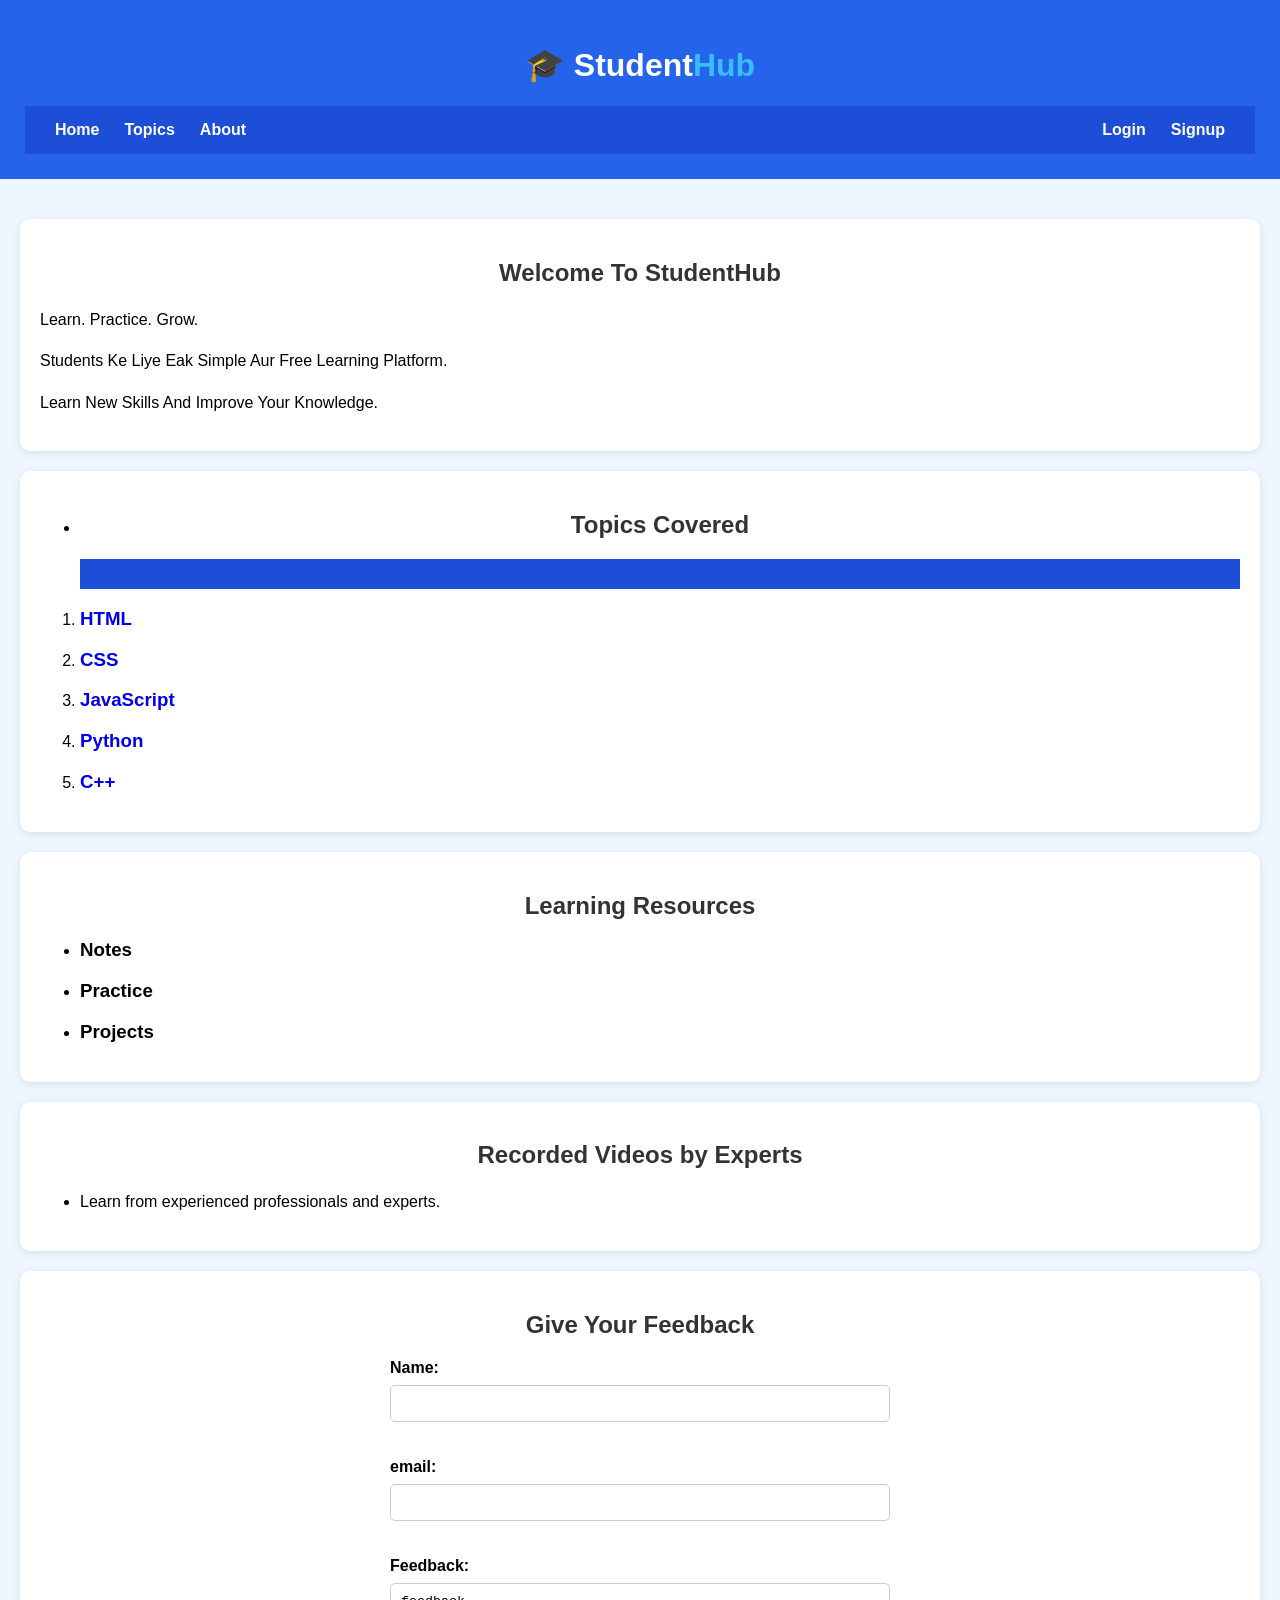
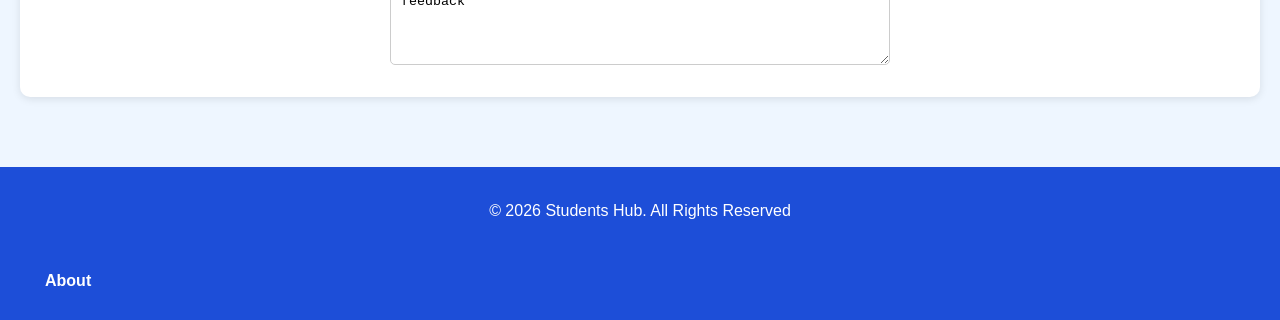
==== index.html @ 955c32c3 "Add files via upload" ====
<!DOCTYPE html>
<html lang="en">
<head>
    <meta charset="UTF-8">
    <meta name="viewport" content="width=device-width, initial-scale=1.0">
    <title>Student Learning Website</title>
</head>
<body>
    <header>
<h1>🎓 <span>Student</span><span>Hub</span></h1>
<nav>
    <div class="nav-links">
        <a href="home.html">Home</a>
        <a href="topics.html">Topics</a>
        <a href="about.html">About</a>
    </div>

    <div class="auth-links">
        <a href="login.html">Login</a>
        <a href="signup.html">Signup</a>
    </div>
</nav>
    </header>
    <main>
        <section>
            <h2>Welcome To StudentHub</h2>
            <p>Learn. Practice. Grow.</p>
            <p>Students Ke Liye Eak Simple Aur Free Learning Platform.</p>
            <p>Learn New Skills And Improve Your Knowledge.</p>
        </section>
        <section>
          <ul>
            <li><h2>Topics Covered</h2></li>
            <nav>
    <div class="nav-links">
        </ul> 
           <ol>
           <li><a href="topics/html.html"><h3>HTML</h3></a></li>
           <li><a href="topics/css.html"><h3>CSS</h3></a></li> 
           <li> <a href="topics/javascript.html"><h3>JavaScript</h3></a></li> 
           <li><a href="topics/python.html"><h3>Python</h3></a></li> 
           <li><a href="topics/cpp.html"><h3>C++</h3></a></li> 
            <link rel="stylesheet" href="style.css">
            </ol> 
            </section>
        </div>
        </section>
        <section>
            <h2>Learning Resources</h2>
            <ul>
            <li><h3>Notes</h3></li>
            <li><h3>Practice</h3></li>
            <li><h3>Projects</h3></li>
            </ul>  
        </section>
        <section>
        <h2>Recorded Videos by Experts</h2>

   <ul>
    <li><p>Learn from experienced professionals and experts.</p></ul>
    </ul>
</section>
<section>
    <h2> Give Your Feedback</h2>
    <form>
       <label for="name">Name:</label>
       <input type="text" id="name" name="name">
       <br>
       <br>

       <label for="email">email:</label>
       <input type="email" id="email" name="email">
       <br>
       <br>

       <label for="Feedback">Feedback:</label>
       <textarea name="Feedback" id="Feedback" placeholder="Please Give Your Valuable Information Here" rows="4">feedback</textarea>
    </form>
</section>
        
    </main>
    <footer>
           <p>&copy; 2026 Students Hub. All Rights Reserved</p>
           <br>
           <nav>
    <div class="nav-links">
                 <a href="About.html">About</a>
           <br>
           
    </footer>
    
</body>
</html>
---- style.css ----
body {
    font-family: Arial, sans-serif;
    background-color: #eef6ff;
    margin: 0;
}
header {
    background-color: #2563eb;
    color: white;
    padding: 25px;
    text-align: center;
}
nav {
    background-color: #1d4ed8;
    padding: 15px 30px;
    display: flex;
    justify-content: space-between;
    align-items: center;
}

.nav-links,
.auth-links {
    display: flex;
    align-items: center;
    gap: 25px;
}

nav a {
    color: white;
    text-decoration: none;
    font-weight: bold;
}

nav a:hover {
    text-decoration: underline;
}
main {
    padding: 20px;
}
h2 {
    color: #333;
    text-align: center;
}
p {
    line-height: 1.6;
}
footer {
    background-color: #1d4ed8;
    color: white;
    text-align: center;
    padding: 15px;
    margin-top: 30px;
}
button {
    background-color: #333;
    color: white;
    padding: 10px 20px;
    border: none;
    border-radius: 5px;
    cursor: pointer;
}

form {
    max-width: 500px;
    margin: auto;
}
input,
textarea {
    width: 100%;
    padding: 10px;
    margin: 8px 0;
    box-sizing: border-box;
}
label {
    display: block;
    margin-top: 10px;
    font-weight: bold;
}
input,
textarea {
    border: 1px solid #ccc;
    border-radius: 5px;
}
button:hover {
    background-color: #555;
}
a {
    text-decoration: none;
}

a:hover {
    text-decoration: underline;
}
section {
    background-color: white;
    padding: 20px;
    margin: 20px 0;
    border-radius: 10px;
    box-shadow: 0 2px 8px rgba(0, 0, 0, 0.1);
}
h1 span:first-child {
    color: white;
}

h1 span:last-child {
    color: #38bdf8;
}
.video-box {
    text-align: center;
    margin: 25px auto;
    padding: 15px;
    background-color: #f8fbff;
    border-radius: 10px;
    max-width: 360px;
    box-shadow: 0 2px 8px rgba(0, 0, 0, 0.1);
}

.video-box iframe {
    width: 320px;
    height: 180px;
    max-width: 100%;
    border-radius: 8px;
}

.video-box h4 {
    margin: 10px 0 5px;
    color: #1d4ed8;
}

.video-box p {
    margin: 0;
    color: #555;
}
/* Mobile Responsive Design */

@media (max-width: 600px) {

    nav {
        flex-direction: column;
        gap: 15px;
    }

    .nav-links,
    .auth-links {
        gap: 15px;
        flex-wrap: wrap;
        justify-content: center;
    }

    main {
        padding: 10px;
    }

    section {
        padding: 15px;
        margin: 15px 0;
    }

    .video-box {
        width: 100%;
        box-sizing: border-box;
    }

    .video-box iframe {
        width: 100%;
        height: 180px;
    }
}
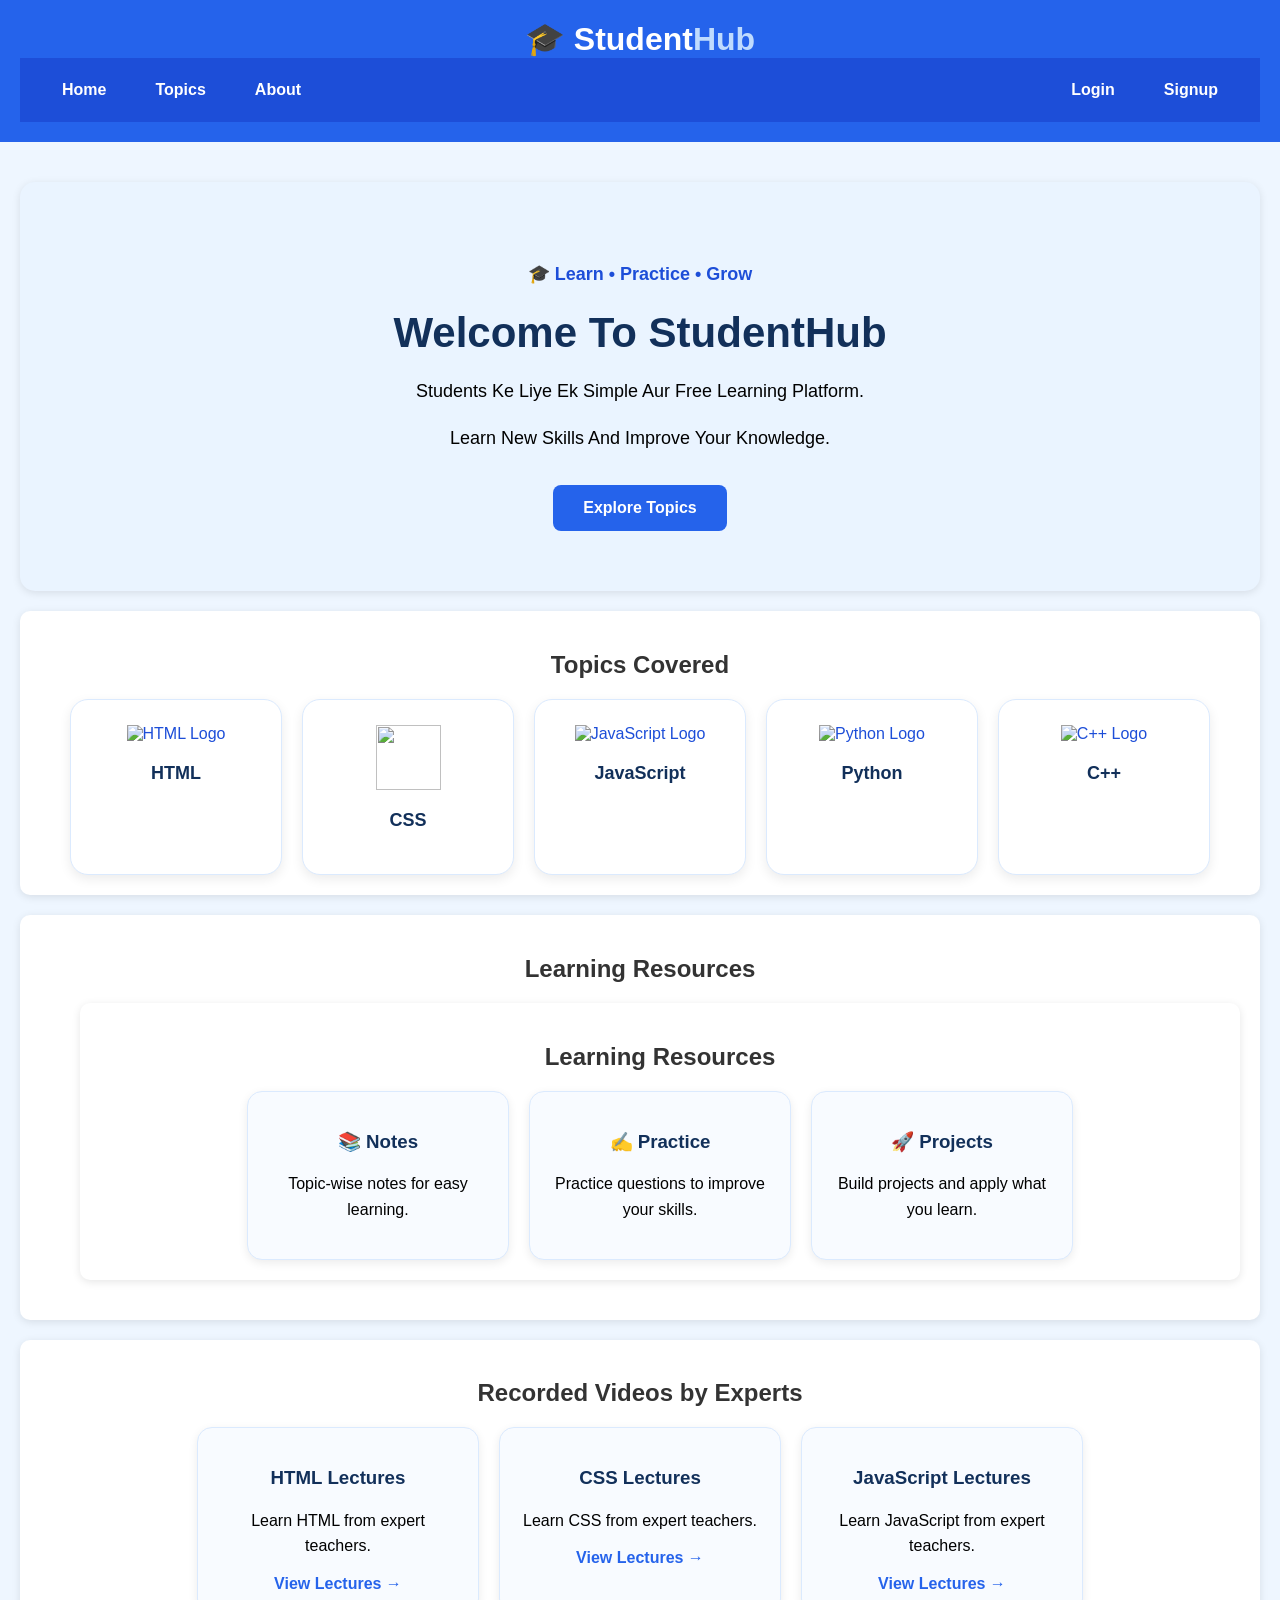
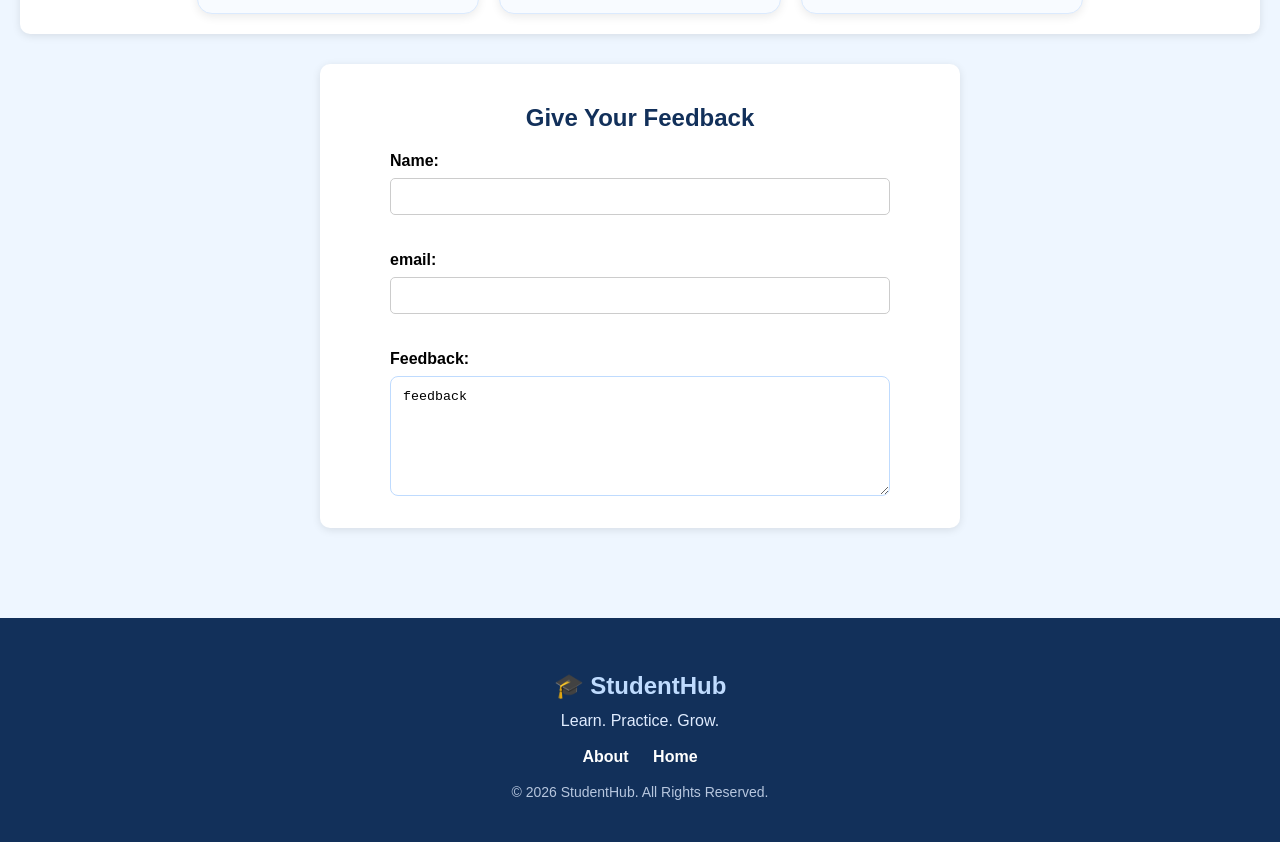
==== commit 8b872ec9: "Add files via upload" ====
--- a/index.html
+++ b/index.html
@@ -4,13 +4,14 @@
     <meta charset="UTF-8">
     <meta name="viewport" content="width=device-width, initial-scale=1.0">
     <title>Student Learning Website</title>
+    <link rel="stylesheet" href="style.css">
 </head>
 <body>
     <header>
 <h1>🎓 <span>Student</span><span>Hub</span></h1>
 <nav>
     <div class="nav-links">
-        <a href="home.html">Home</a>
+        <a href="index.html">Home</a>
         <a href="topics.html">Topics</a>
         <a href="about.html">About</a>
     </div>
@@ -22,45 +23,118 @@
 </nav>
     </header>
     <main>
-        <section>
-            <h2>Welcome To StudentHub</h2>
-            <p>Learn. Practice. Grow.</p>
-            <p>Students Ke Liye Eak Simple Aur Free Learning Platform.</p>
-            <p>Learn New Skills And Improve Your Knowledge.</p>
-        </section>
-        <section>
-          <ul>
-            <li><h2>Topics Covered</h2></li>
-            <nav>
-    <div class="nav-links">
-        </ul> 
-           <ol>
-           <li><a href="topics/html.html"><h3>HTML</h3></a></li>
-           <li><a href="topics/css.html"><h3>CSS</h3></a></li> 
-           <li> <a href="topics/javascript.html"><h3>JavaScript</h3></a></li> 
-           <li><a href="topics/python.html"><h3>Python</h3></a></li> 
-           <li><a href="topics/cpp.html"><h3>C++</h3></a></li> 
-            <link rel="stylesheet" href="style.css">
-            </ol> 
-            </section>
+        <section class="hero">
+    <div class="hero-content">
+        <p class="hero-tag">🎓 Learn • Practice • Grow</p>
+
+        <h2>Welcome To StudentHub</h2>
+
+        <p>
+            Students Ke Liye Ek Simple Aur Free Learning Platform.
+        </p>
+
+        <p>
+            Learn New Skills And Improve Your Knowledge.
+        </p>
+
+        <a href="#topics" class="hero-button">Explore Topics</a>
+    </div>
+</section>
+        <section id="topics">
+    <h2>Topics Covered</h2>
+
+    <div class="topic-cards">
+
+        <div class="topic-card">
+            <a href="html.html">
+               <img src="https://cdn.jsdelivr.net/gh/devicons/devicon/icons/html5/html5-original.svg" alt="HTML Logo">
+                <h3>HTML</h3>
+            </a>
         </div>
-        </section>
+
+        <div class="topic-card">
+            <a href="css.html">
+                <img src="https://img.icons8.com/color/512/css3.png" >
+                <h3>CSS</h3>
+            </a>
+        </div>
+
+        <div class="topic-card">
+            <a href="javascript.html">
+                <img src="https://cdn.jsdelivr.net/gh/devicons/devicon/icons/javascript/javascript-original.svg" alt="JavaScript Logo">
+                <h3>JavaScript</h3>
+            </a>
+        </div>
+
+        <div class="topic-card">
+            <a href="python.html">
+                <img src="https://cdn.jsdelivr.net/gh/devicons/devicon/icons/python/python-original.svg" alt="Python Logo">
+                <h3>Python</h3>
+            </a>
+        </div>
+
+        <div class="topic-card">
+            <a href="cpp.html">
+                <img src="https://cdn.jsdelivr.net/gh/devicons/devicon/icons/cplusplus/cplusplus-original.svg" alt="C++ Logo">
+                <h3>C++</h3>
+            </a>
+        </div>
+
+    </div>
+</section>
         <section>
             <h2>Learning Resources</h2>
             <ul>
-            <li><h3>Notes</h3></li>
-            <li><h3>Practice</h3></li>
-            <li><h3>Projects</h3></li>
+            <section>
+    <h2>Learning Resources</h2>
+
+    <div class="resource-cards">
+
+        <div class="resource-card">
+            <h3>📚 Notes</h3>
+            <p>Topic-wise notes for easy learning.</p>
+        </div>
+
+        <div class="resource-card">
+            <h3>✍️ Practice</h3>
+            <p>Practice questions to improve your skills.</p>
+        </div>
+
+        <div class="resource-card">
+            <h3>🚀 Projects</h3>
+            <p>Build projects and apply what you learn.</p>
+        </div>
+
+    </div>
+</section>
             </ul>  
         </section>
         <section>
-        <h2>Recorded Videos by Experts</h2>
+    <h2>Recorded Videos by Experts</h2>
 
-   <ul>
-    <li><p>Learn from experienced professionals and experts.</p></ul>
-    </ul>
+    <div class="video-cards">
+
+        <div class="video-card">
+            <h3>HTML Lectures</h3>
+            <p>Learn HTML from expert teachers.</p>
+            <a href="html.html">View Lectures →</a>
+        </div>
+
+        <div class="video-card">
+            <h3>CSS Lectures</h3>
+            <p>Learn CSS from expert teachers.</p>
+            <a href="css.html">View Lectures →</a>
+        </div>
+
+        <div class="video-card">
+            <h3>JavaScript Lectures</h3>
+            <p>Learn JavaScript from expert teachers.</p>
+            <a href="javascript.html">View Lectures →</a>
+        </div>
+
+    </div>
 </section>
-<section>
+<section class="feedback-section">
     <h2> Give Your Feedback</h2>
     <form>
        <label for="name">Name:</label>
@@ -80,14 +154,19 @@
         
     </main>
     <footer>
-           <p>&copy; 2026 Students Hub. All Rights Reserved</p>
-           <br>
-           <nav>
-    <div class="nav-links">
-                 <a href="About.html">About</a>
-           <br>
-           
-    </footer>
-    
+    <div class="footer-content">
+        <h3>🎓 StudentHub</h3>
+        <p>Learn. Practice. Grow.</p>
+
+        <div class="footer-links">
+            <a href="about.html">About</a>
+            <a href="index.html">Home</a>
+        </div>
+
+        <p class="copyright">
+            &copy; 2026 StudentHub. All Rights Reserved.
+        </p>
+    </div>
+</footer>
 </body>
 </html>
--- a/style.css
+++ b/style.css
@@ -6,7 +6,7 @@
 header {
     background-color: #2563eb;
     color: white;
-    padding: 25px;
+    padding: 20px;
     text-align: center;
 }
 nav {
@@ -29,7 +29,19 @@
     text-decoration: none;
     font-weight: bold;
 }
-
+nav a {
+    color: white;
+    text-decoration: none;
+    font-weight: bold;
+    padding: 8px 12px;
+    border-radius: 6px;
+    transition: 0.3s;
+}
+
+nav a:hover {
+    background-color: rgba(255, 255, 255, 0.15);
+    text-decoration: none;
+}
 nav a:hover {
     text-decoration: underline;
 }
@@ -44,11 +56,41 @@
     line-height: 1.6;
 }
 footer {
-    background-color: #1d4ed8;
-    color: white;
-    text-align: center;
-    padding: 15px;
-    margin-top: 30px;
+    background-color: #12305a;
+    color: white;
+    text-align: center;
+    padding: 30px 20px;
+    margin-top: 40px;
+}
+
+.footer-content h3 {
+    font-size: 24px;
+    margin-bottom: 5px;
+    color: #bfdbfe;
+}
+
+.footer-content p {
+    margin: 8px 0;
+    color: #e0ecff;
+}
+
+.footer-links {
+    margin: 15px 0;
+}
+
+.footer-links a {
+    color: white;
+    margin: 0 10px;
+    font-weight: bold;
+}
+
+.footer-links a:hover {
+    text-decoration: underline;
+}
+
+.copyright {
+    font-size: 14px;
+    opacity: 0.8;
 }
 button {
     background-color: #333;
@@ -115,8 +157,8 @@
 }
 
 .video-box iframe {
-    width: 320px;
-    height: 180px;
+    width: 360px;
+    height: 203px;
     max-width: 100%;
     border-radius: 8px;
 }
@@ -138,7 +180,20 @@
         flex-direction: column;
         gap: 15px;
     }
-
+.topic-cards {
+    gap: 15px;
+}
+
+.topic-card {
+    width: 145px;
+    padding: 20px 10px;
+}
+
+.resource-card,
+.video-card {
+    width: 100%;
+    box-sizing: border-box;
+}
     .nav-links,
     .auth-links {
         gap: 15px;
@@ -165,3 +220,265 @@
         height: 180px;
     }
 }
+.topic-cards {
+    display: flex;
+    flex-wrap: wrap;
+    gap: 20px;
+    justify-content: center;
+}
+
+.topic-card {
+    background-color: #eef6ff;
+    width: 180px;
+    padding: 20px;
+    text-align: center;
+    border-radius: 10px;
+    box-shadow: 0 2px 8px rgba(0, 0, 0, 0.1);
+}
+
+.topic-card a {
+    color: #1d4ed8;
+    text-decoration: none;
+}
+
+.topic-card:hover {
+    transform: translateY(-5px);
+} 
+.hero {
+    background-color: #eaf4ff;
+    padding: 60px 30px;
+    text-align: center;
+    border-radius: 15px;
+}
+
+.hero-content {
+    max-width: 800px;
+    margin: auto;
+}
+
+.hero-tag {
+    color: #1d4ed8;
+    font-weight: bold;
+    font-size: 18px;
+}
+
+.hero h2 {
+    font-size: 42px;
+    color: #12305a;
+    margin: 20px 0;
+}
+
+.hero p {
+    font-size: 18px;
+}
+
+.hero-button {
+    display: inline-block;
+    background-color: #2563eb;
+    color: white;
+    padding: 14px 30px;
+    margin-top: 15px;
+    border-radius: 8px;
+    text-decoration: none;
+    font-weight: bold;
+}
+
+.hero-button:hover {
+    background-color: #1d4ed8;
+}
+.topic-cards {
+    display: flex;
+    flex-wrap: wrap;
+    gap: 20px;
+    justify-content: center;
+}
+
+.topic-card {
+    background-color: #ffffff;
+    width: 180px;
+    padding: 25px 15px;
+    text-align: center;
+    border-radius: 18px;
+    border: 1px solid #dbeafe;
+    box-shadow: 0 4px 12px rgba(0, 0, 0, 0.08);
+    transition: 0.3s;
+}
+
+.topic-card h3 {
+    color: #12305a;
+    font-size: 18px;
+    margin-top: 10px;
+}
+
+.topic-card:hover {
+    transform: translateY(-8px);
+    box-shadow: 0 6px 15px rgba(0, 0, 0, 0.15);
+}
+.topic-card img {
+    width: 55px;
+    height: 55px;
+    margin-bottom: 10px;
+}
+.topic-card:nth-child(2) img {
+    width: 65px;
+    height: 65px;
+}
+.resource-cards {
+    display: flex;
+    gap: 20px;
+    justify-content: center;
+    flex-wrap: wrap;
+}
+
+.resource-card {
+    width: 220px;
+    padding: 20px;
+    text-align: center;
+    background-color: #f8fbff;
+    border: 1px solid #dbeafe;
+    border-radius: 15px;
+    box-shadow: 0 3px 10px rgba(0, 0, 0, 0.08);
+    transition: 0.3s;
+}
+
+.resource-card h3 {
+    color: #12305a;
+}
+
+.resource-card:hover {
+    transform: translateY(-6px);
+}
+.video-cards {
+    display: flex;
+    gap: 20px;
+    justify-content: center;
+    flex-wrap: wrap;
+}
+
+.video-card {
+    width: 240px;
+    padding: 20px;
+    background-color: #f8fbff;
+    border: 1px solid #dbeafe;
+    border-radius: 15px;
+    text-align: center;
+    box-shadow: 0 3px 10px rgba(0, 0, 0, 0.08);
+    transition: 0.3s;
+}
+
+.video-card:hover {
+    transform: translateY(-6px);
+}
+
+.video-card h3 {
+    color: #12305a;
+}
+
+.video-card a {
+    color: #2563eb;
+    font-weight: bold;
+}
+.feedback-section {
+    max-width: 600px;
+    margin: 30px auto;
+}
+
+.feedback-section h2 {
+    color: #12305a;
+}
+
+.feedback-section button {
+    background-color: #2563eb;
+    width: 100%;
+    margin-top: 10px;
+}
+
+.feedback-section button:hover {
+    background-color: #1d4ed8;
+}
+header h1 {
+    font-size: 32px;
+    margin: 0;
+}
+
+header h1 span:first-of-type {
+    color: white;
+}
+
+header h1 span:last-of-type {
+    color: #bfdbfe;
+}
+.login-section {
+    max-width: 500px;
+    margin: 40px auto;
+    padding: 30px;
+}
+
+.login-section h2 {
+    color: #12305a;
+}
+
+.login-section button {
+    background-color: #2563eb;
+    width: 100%;
+    margin-top: 10px;
+}
+
+.login-section button:hover {
+    background-color: #1d4ed8;
+}
+.login-section input {
+    border: 1px solid #bfdbfe;
+    border-radius: 8px;
+    padding: 12px;
+    background-color: #f8fbff;
+}
+
+.login-section input:focus {
+    outline: none;
+    border-color: #2563eb;
+}
+.signup-section {
+    max-width: 500px;
+    margin: 40px auto;
+    padding: 30px;
+}
+
+.signup-section h2 {
+    color: #12305a;
+}
+
+.signup-section input {
+    border: 1px solid #bfdbfe;
+    border-radius: 8px;
+    padding: 12px;
+    background-color: #f8fbff;
+}
+
+.signup-section input:focus {
+    outline: none;
+    border-color: #2563eb;
+}
+
+.signup-section button {
+    background-color: #2563eb;
+    width: 100%;
+    margin-top: 10px;
+}
+
+.signup-section button:hover {
+    background-color: #1d4ed8;
+}
+.feedback-section textarea {
+    min-height: 120px;
+    resize: vertical;
+    border: 1px solid #bfdbfe;
+    border-radius: 8px;
+    padding: 12px;
+    box-sizing: border-box;
+}
+
+.feedback-section textarea:focus {
+    outline: none;
+    border-color: #2563eb;
+}
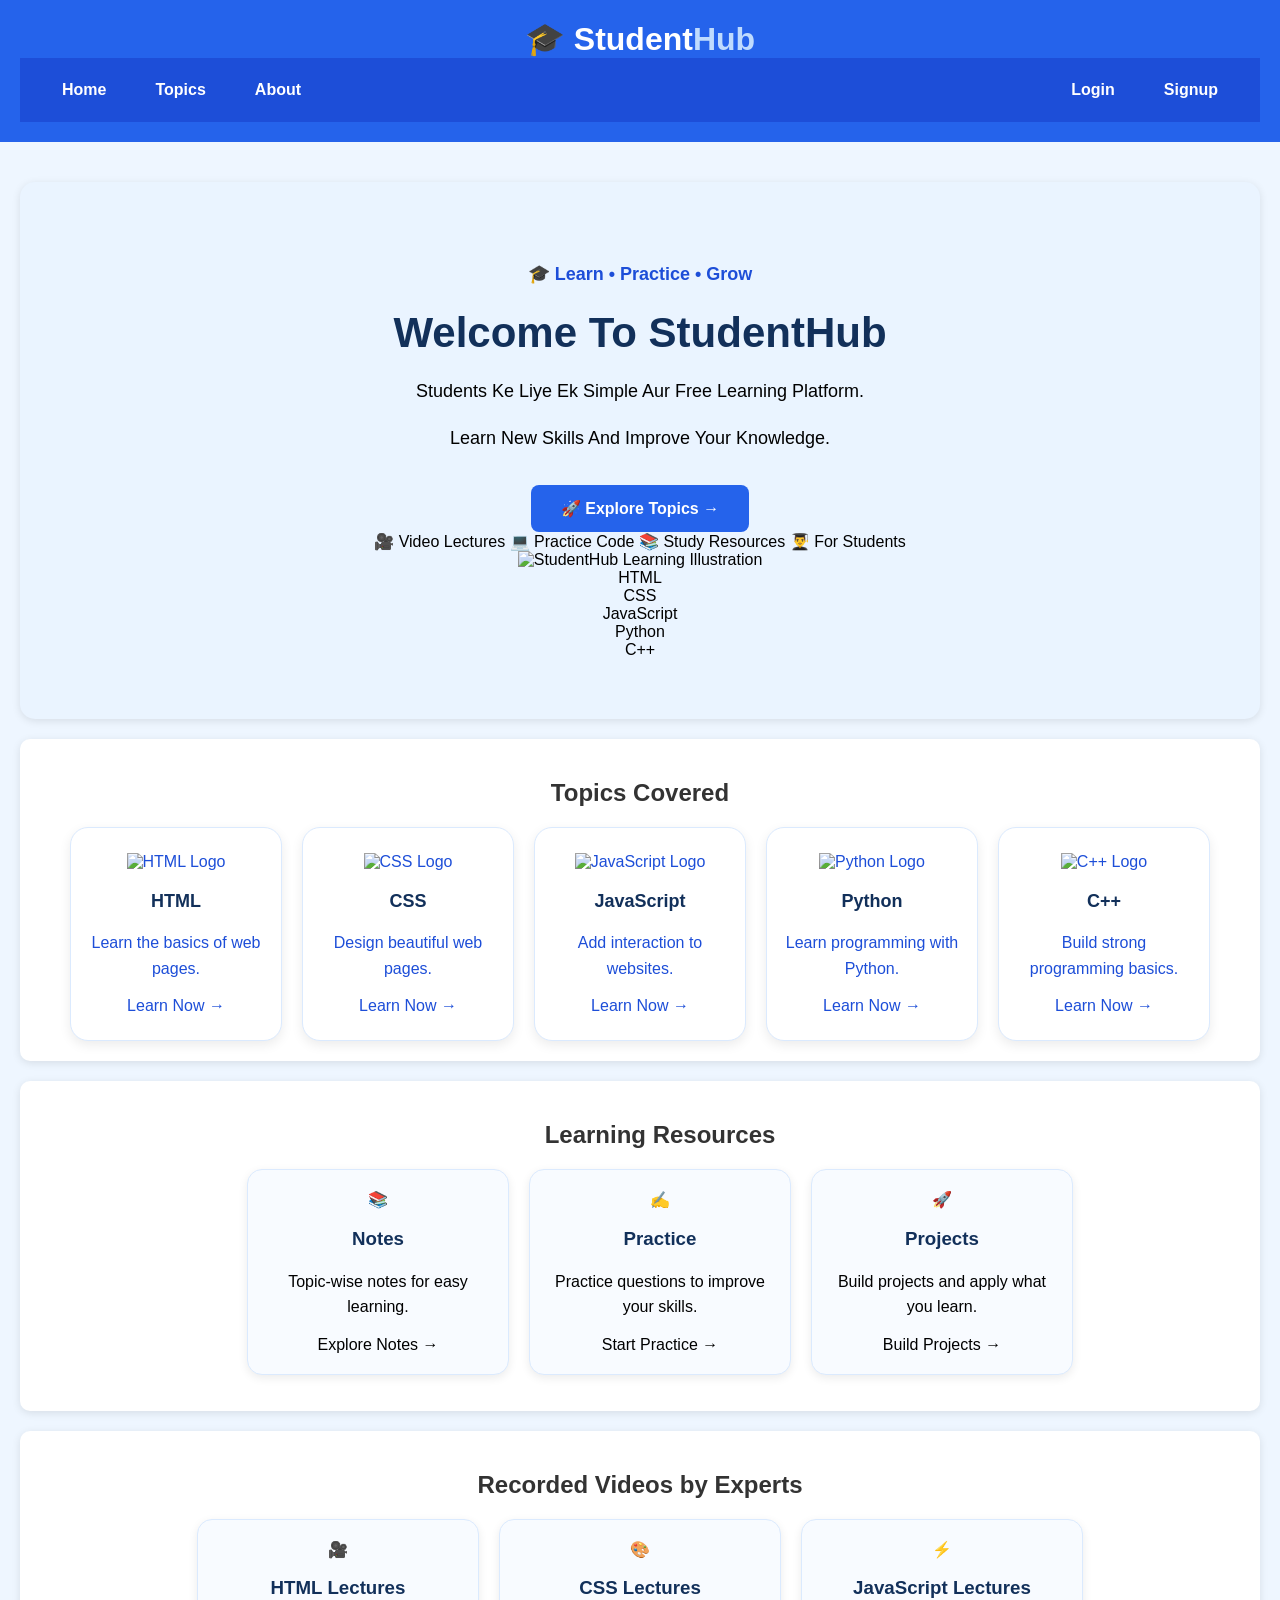
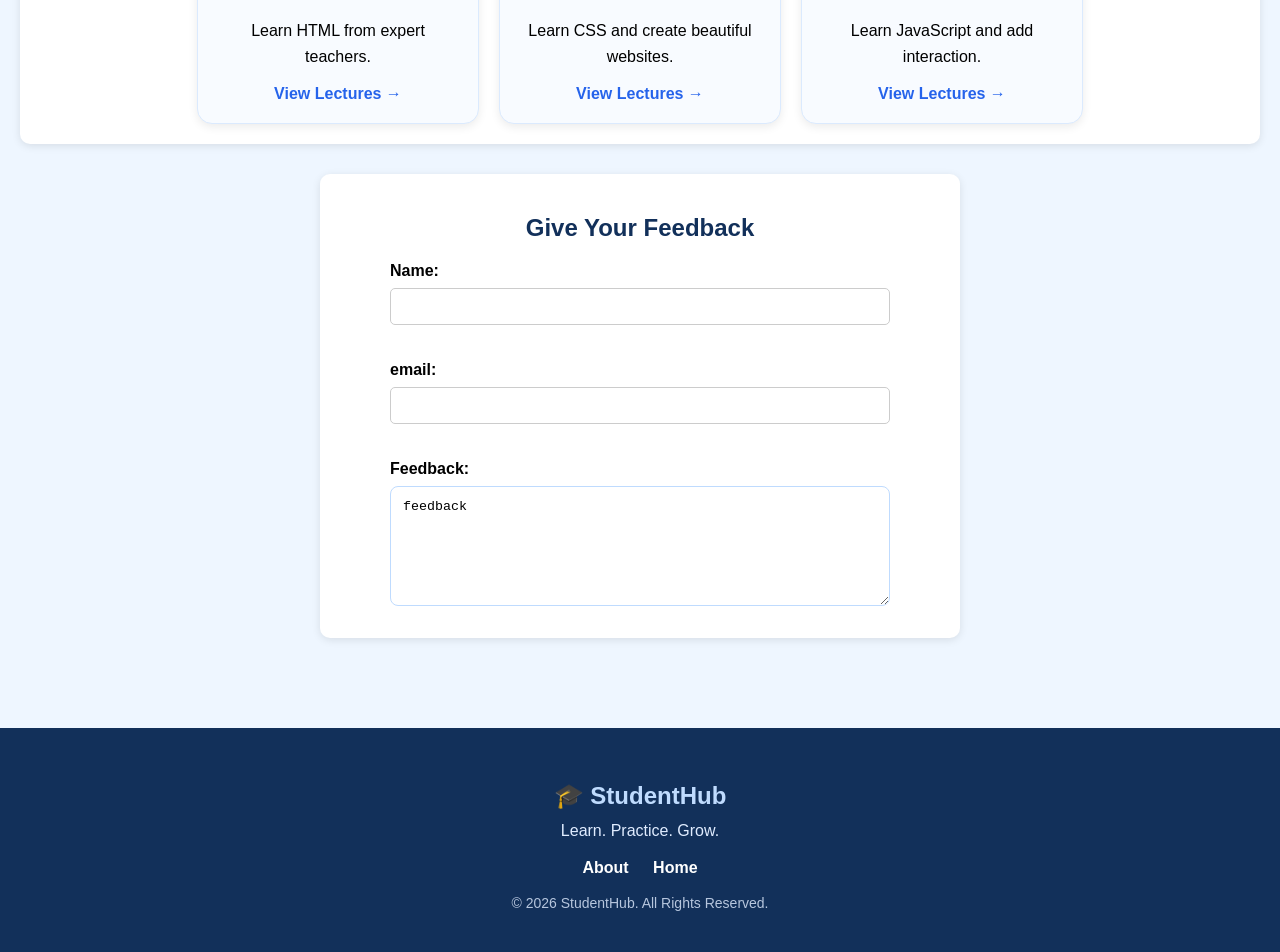
==== commit edbd0428: "Revise index.html for improved layout and content Updated the HTML structure and content for the Stu" ====
--- a/index.html
+++ b/index.html
@@ -12,7 +12,7 @@
 <nav>
     <div class="nav-links">
         <a href="index.html">Home</a>
-        <a href="topics.html">Topics</a>
+        <a href="#topics">Topics</a>
         <a href="about.html">About</a>
     </div>
 
@@ -24,116 +24,169 @@
     </header>
     <main>
         <section class="hero">
+
     <div class="hero-content">
+
         <p class="hero-tag">🎓 Learn • Practice • Grow</p>
 
-        <h2>Welcome To StudentHub</h2>
-
-        <p>
+        <h2>
+            Welcome To
+            <span>StudentHub</span>
+        </h2>
+
+        <p class="hero-description">
             Students Ke Liye Ek Simple Aur Free Learning Platform.
         </p>
 
-        <p>
+        <p class="hero-description">
             Learn New Skills And Improve Your Knowledge.
         </p>
 
-        <a href="#topics" class="hero-button">Explore Topics</a>
-    </div>
+        <a href="#topics" class="hero-button">
+            🚀 Explore Topics →
+        </a>
+
+        <div class="hero-features">
+            <span>🎥 Video Lectures</span>
+            <span>💻 Practice Code</span>
+            <span>📚 Study Resources</span>
+            <span>👨‍🎓 For Students</span>
+        </div>
+
+    </div>
+
+        <div class="hero-visual">
+    <img src="images/studenthub-zero.png" alt="StudentHub Learning Illustration">
+</div>
+
+        <div class="book-stack">
+            <div>HTML</div>
+            <div>CSS</div>
+            <div>JavaScript</div>
+            <div>Python</div>
+            <div>C++</div>
+        </div>
+
+    </div>
+
 </section>
         <section id="topics">
+
     <h2>Topics Covered</h2>
 
     <div class="topic-cards">
 
         <div class="topic-card">
             <a href="html.html">
-               <img src="https://cdn.jsdelivr.net/gh/devicons/devicon/icons/html5/html5-original.svg" alt="HTML Logo">
+                <img src="https://cdn.jsdelivr.net/gh/devicons/devicon/icons/html5/html5-original.svg" alt="HTML Logo">
                 <h3>HTML</h3>
+                <p>Learn the basics of web pages.</p>
+                <span>Learn Now →</span>
             </a>
         </div>
 
         <div class="topic-card">
             <a href="css.html">
-                <img src="https://img.icons8.com/color/512/css3.png" >
+                <img src="https://cdn.jsdelivr.net/gh/devicons/devicon/icons/css3/css3-original.svg" alt="CSS Logo">
                 <h3>CSS</h3>
+                <p>Design beautiful web pages.</p>
+                <span>Learn Now →</span>
             </a>
         </div>
 
         <div class="topic-card">
             <a href="javascript.html">
-                <img src="https://cdn.jsdelivr.net/gh/devicons/devicon/icons/javascript/javascript-original.svg" alt="JavaScript Logo">
+                <img src="https://cdn.jsdelivr.net/gh/devicons/devicon/icons/javascript/javascript-original.svg"
+                     alt="JavaScript Logo">
                 <h3>JavaScript</h3>
+                <p>Add interaction to websites.</p>
+                <span>Learn Now →</span>
             </a>
         </div>
 
         <div class="topic-card">
             <a href="python.html">
-                <img src="https://cdn.jsdelivr.net/gh/devicons/devicon/icons/python/python-original.svg" alt="Python Logo">
+                <img src="https://cdn.jsdelivr.net/gh/devicons/devicon/icons/python/python-original.svg"
+                     alt="Python Logo">
                 <h3>Python</h3>
+                <p>Learn programming with Python.</p>
+                <span>Learn Now →</span>
             </a>
         </div>
 
         <div class="topic-card">
             <a href="cpp.html">
-                <img src="https://cdn.jsdelivr.net/gh/devicons/devicon/icons/cplusplus/cplusplus-original.svg" alt="C++ Logo">
+                <img src="https://cdn.jsdelivr.net/gh/devicons/devicon/icons/cplusplus/cplusplus-original.svg"
+                     alt="C++ Logo">
                 <h3>C++</h3>
-            </a>
-        </div>
-
-    </div>
-</section>
-        <section>
-            <h2>Learning Resources</h2>
-            <ul>
+                <p>Build strong programming basics.</p>
+                <span>Learn Now →</span>
+            </a>
+        </div>
+
+    </div>
+
+</section>
+</section>
+            
             <section>
+                <ul>
     <h2>Learning Resources</h2>
 
     <div class="resource-cards">
 
         <div class="resource-card">
-            <h3>📚 Notes</h3>
+            <div class="resource-icon">📚</div>
+            <h3>Notes</h3>
             <p>Topic-wise notes for easy learning.</p>
+            <span>Explore Notes →</span>
         </div>
 
         <div class="resource-card">
-            <h3>✍️ Practice</h3>
+            <div class="resource-icon">✍️</div>
+            <h3>Practice</h3>
             <p>Practice questions to improve your skills.</p>
+            <span>Start Practice →</span>
         </div>
 
         <div class="resource-card">
-            <h3>🚀 Projects</h3>
+            <div class="resource-icon">🚀</div>
+            <h3>Projects</h3>
             <p>Build projects and apply what you learn.</p>
+            <span>Build Projects →</span>
         </div>
 
     </div>
 </section>
             </ul>  
-        </section>
-        <section>
+      <section>
     <h2>Recorded Videos by Experts</h2>
 
     <div class="video-cards">
 
         <div class="video-card">
+            <div class="video-icon">🎥</div>
             <h3>HTML Lectures</h3>
             <p>Learn HTML from expert teachers.</p>
             <a href="html.html">View Lectures →</a>
         </div>
 
         <div class="video-card">
+            <div class="video-icon">🎨</div>
             <h3>CSS Lectures</h3>
-            <p>Learn CSS from expert teachers.</p>
+            <p>Learn CSS and create beautiful websites.</p>
             <a href="css.html">View Lectures →</a>
         </div>
 
         <div class="video-card">
+            <div class="video-icon">⚡</div>
             <h3>JavaScript Lectures</h3>
-            <p>Learn JavaScript from expert teachers.</p>
+            <p>Learn JavaScript and add interaction.</p>
             <a href="javascript.html">View Lectures →</a>
         </div>
 
     </div>
-</section>
+</section>  
 <section class="feedback-section">
     <h2> Give Your Feedback</h2>
     <form>
@@ -169,4 +222,4 @@
     </div>
 </footer>
 </body>
-</html>+</html>
--- a/style.css
+++ b/style.css
@@ -481,4 +481,4 @@
 .feedback-section textarea:focus {
     outline: none;
     border-color: #2563eb;
-}+}
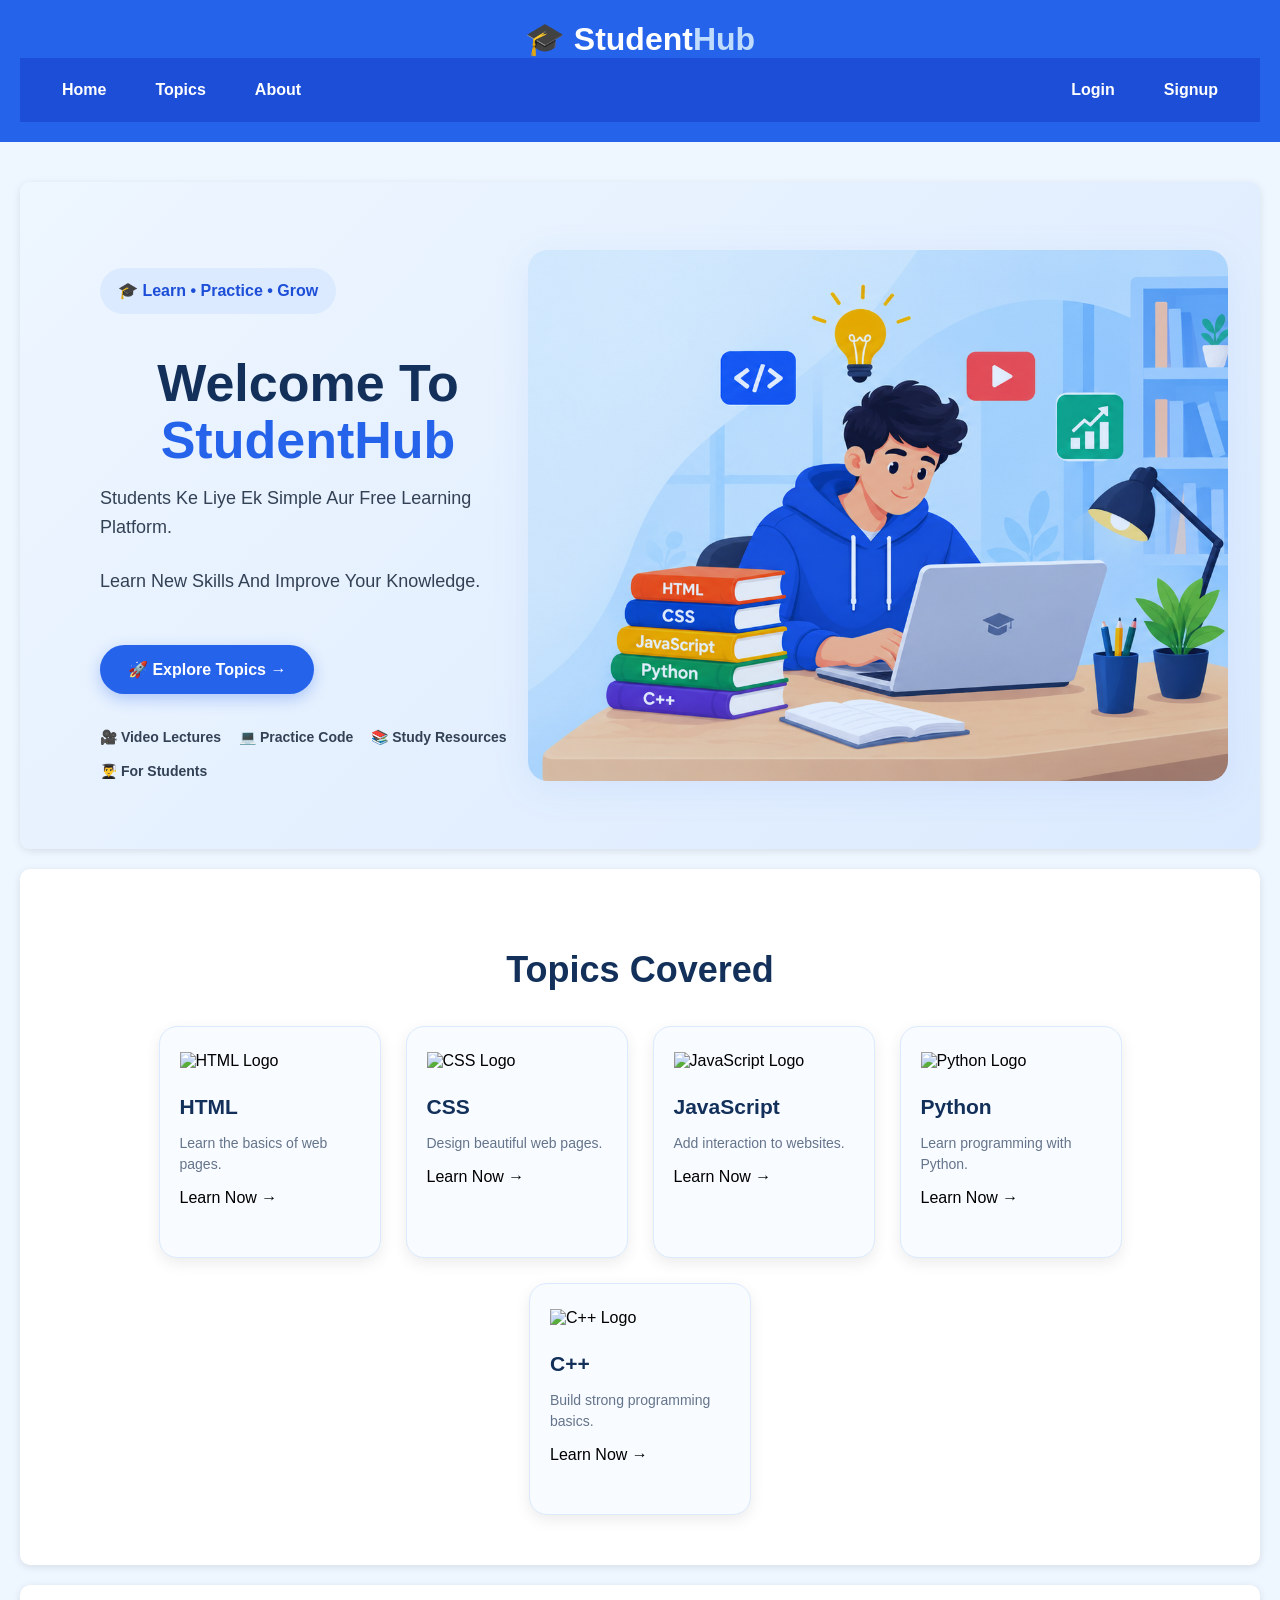
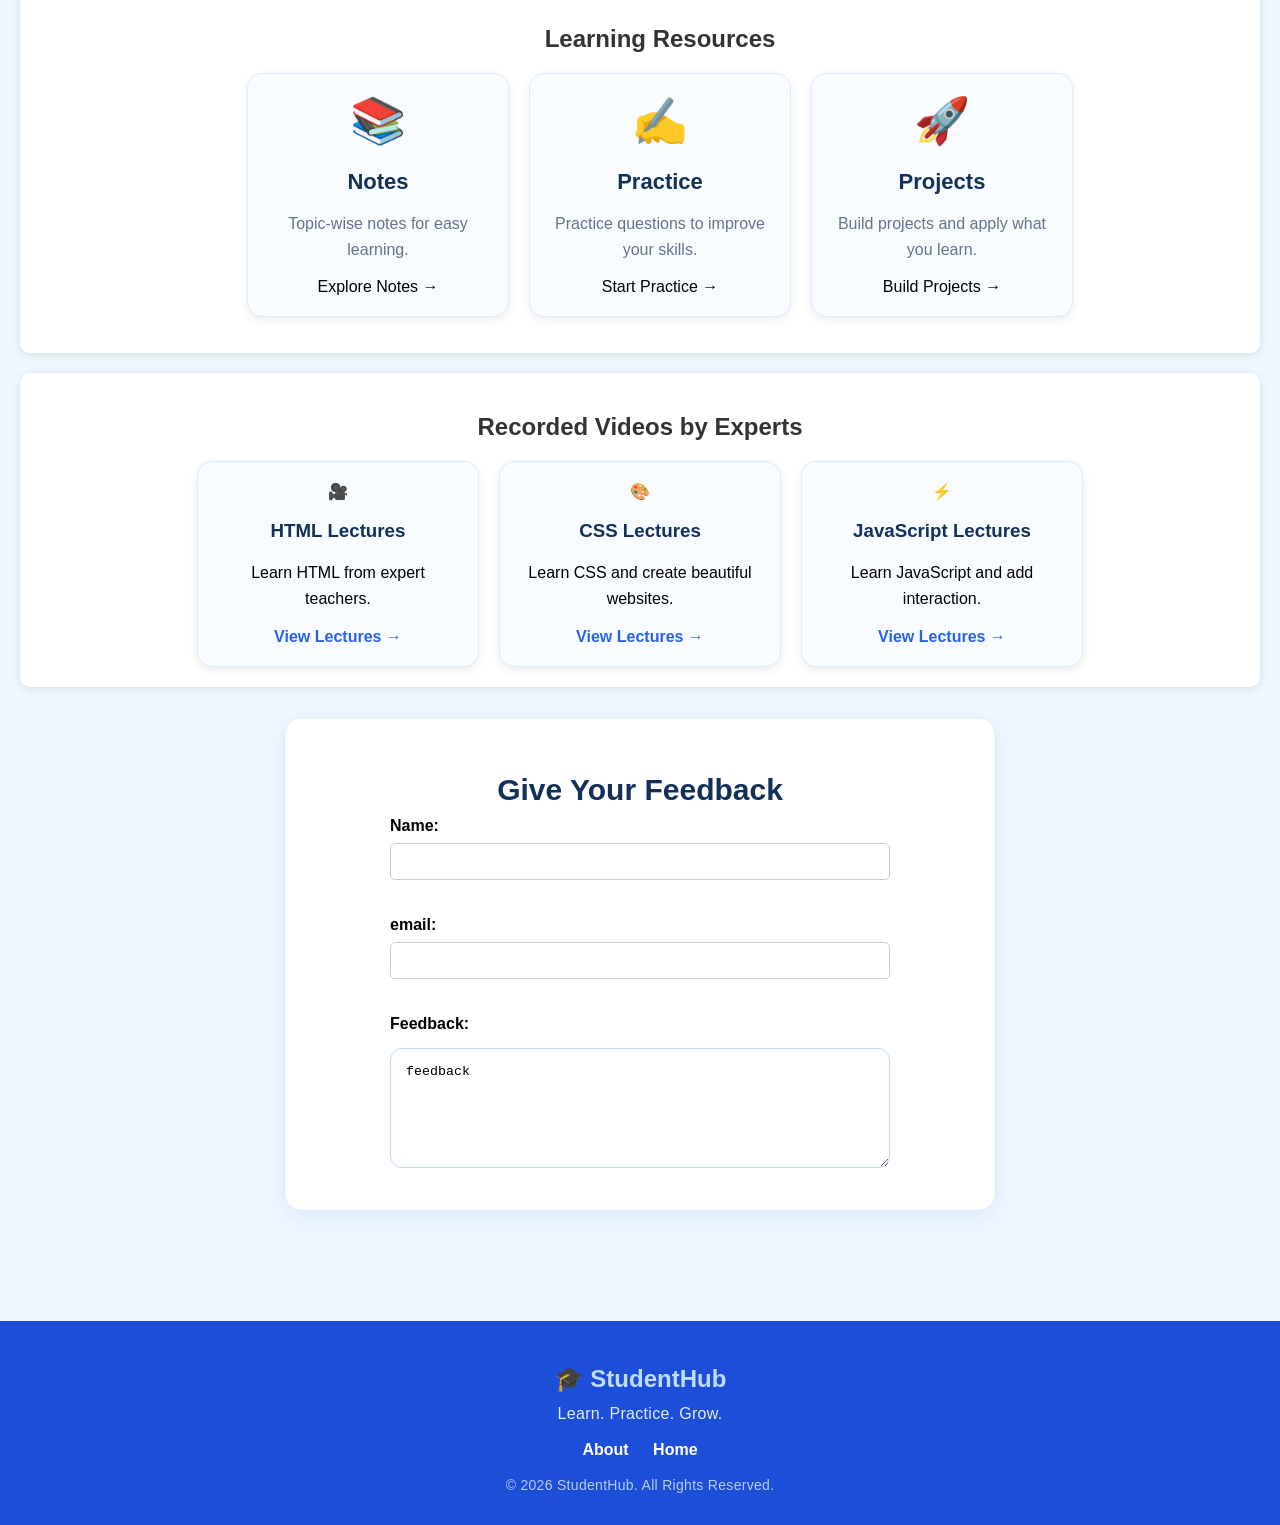
==== commit bcd02395: "Fix HTML encoding issues in index.html" ====
--- a/index.html
+++ b/index.html
@@ -56,7 +56,7 @@
     </div>
 
         <div class="hero-visual">
-    <img src="images/studenthub-zero.png" alt="StudentHub Learning Illustration">
+    <img src="studenthub-zero.png" alt="StudentHub Learning Illustration">
 </div>
 
         <div class="book-stack">
--- a/style.css
+++ b/style.css
@@ -13,10 +13,9 @@
     background-color: #1d4ed8;
     padding: 15px 30px;
     display: flex;
-    justify-content: space-between;
-    align-items: center;
-}
-
+justify-content: space-between;
+align-items: center;
+}
 .nav-links,
 .auth-links {
     display: flex;
@@ -24,11 +23,7 @@
     gap: 25px;
 }
 
-nav a {
-    color: white;
-    text-decoration: none;
-    font-weight: bold;
-}
+
 nav a {
     color: white;
     text-decoration: none;
@@ -42,9 +37,7 @@
     background-color: rgba(255, 255, 255, 0.15);
     text-decoration: none;
 }
-nav a:hover {
-    text-decoration: underline;
-}
+
 main {
     padding: 20px;
 }
@@ -173,6 +166,65 @@
     color: #555;
 }
 /* Mobile Responsive Design */
+/* Modern Topic Cards */
+
+#topics {
+    background-color: #ffffff;
+    padding: 50px 30px;
+}
+
+#topics h2 {
+    font-size: 36px;
+    color: #12305a;
+    margin-bottom: 35px;
+}
+
+.topic-cards {
+    display: flex;
+    justify-content: center;
+    flex-wrap: wrap;
+    gap: 25px;
+}
+
+.topic-card {
+    width: 180px;
+    min-height: 180px;
+    padding: 25px 20px;
+    background-color: #f8fbff;
+    border: 1px solid #dbeafe;
+    border-radius: 18px;
+    text-align: left;
+    box-shadow: 0 5px 15px rgba(0, 0, 0, 0.08);
+    transition: 0.3s;
+}
+
+.topic-card:hover {
+    transform: translateY(-8px);
+    box-shadow: 0 10px 25px rgba(37, 99, 235, 0.15);
+}
+
+.topic-card a {
+    text-decoration: none;
+    color: inherit;
+}
+
+.topic-card img {
+    width: 55px;
+    height: 55px;
+    object-fit: contain;
+    margin-bottom: 15px;
+}
+
+.topic-card h3 {
+    color: #12305a;
+    font-size: 20px;
+    margin: 5px 0 10px;
+}
+
+.topic-card p {
+    color: #64748b;
+    font-size: 14px;
+}
 
 @media (max-width: 600px) {
 
@@ -219,106 +271,31 @@
         width: 100%;
         height: 180px;
     }
-}
-.topic-cards {
-    display: flex;
-    flex-wrap: wrap;
-    gap: 20px;
-    justify-content: center;
-}
-
-.topic-card {
-    background-color: #eef6ff;
-    width: 180px;
-    padding: 20px;
-    text-align: center;
-    border-radius: 10px;
-    box-shadow: 0 2px 8px rgba(0, 0, 0, 0.1);
-}
-
-.topic-card a {
-    color: #1d4ed8;
-    text-decoration: none;
-}
-
-.topic-card:hover {
-    transform: translateY(-5px);
-} 
-.hero {
-    background-color: #eaf4ff;
-    padding: 60px 30px;
-    text-align: center;
-    border-radius: 15px;
-}
-
-.hero-content {
-    max-width: 800px;
-    margin: auto;
-}
-
-.hero-tag {
-    color: #1d4ed8;
-    font-weight: bold;
-    font-size: 18px;
-}
-
-.hero h2 {
-    font-size: 42px;
-    color: #12305a;
-    margin: 20px 0;
-}
-
-.hero p {
-    font-size: 18px;
-}
-
-.hero-button {
-    display: inline-block;
-    background-color: #2563eb;
-    color: white;
-    padding: 14px 30px;
-    margin-top: 15px;
-    border-radius: 8px;
-    text-decoration: none;
-    font-weight: bold;
-}
-
-.hero-button:hover {
-    background-color: #1d4ed8;
-}
-.topic-cards {
-    display: flex;
-    flex-wrap: wrap;
-    gap: 20px;
-    justify-content: center;
-}
-
-.topic-card {
-    background-color: #ffffff;
-    width: 180px;
-    padding: 25px 15px;
-    text-align: center;
-    border-radius: 18px;
-    border: 1px solid #dbeafe;
-    box-shadow: 0 4px 12px rgba(0, 0, 0, 0.08);
-    transition: 0.3s;
-}
-
-.topic-card h3 {
-    color: #12305a;
-    font-size: 18px;
-    margin-top: 10px;
-}
-
-.topic-card:hover {
-    transform: translateY(-8px);
-    box-shadow: 0 6px 15px rgba(0, 0, 0, 0.15);
-}
-.topic-card img {
-    width: 55px;
-    height: 55px;
-    margin-bottom: 10px;
-}
+       .hero {
+        flex-direction: column;
+        padding: 40px 20px;
+        text-align: center;
+    }
+
+    .hero-content {
+        text-align: center;
+    }
+
+    .hero h2 {
+        font-size: 38px;
+    }
+
+    .hero-features {
+        justify-content: center;
+    }
+
+    .hero-visual {
+        width: 100%;
+        min-height: 350px;
+        transform: scale(0.85);
+    } 
+}
+
 .topic-card:nth-child(2) img {
     width: 65px;
     height: 65px;
@@ -379,18 +356,54 @@
     font-weight: bold;
 }
 .feedback-section {
-    max-width: 600px;
-    margin: 30px auto;
+    max-width: 650px;
+    margin: 50px auto;
+    padding: 35px;
+    background: linear-gradient(145deg, #ffffff, #f0f7ff);
+    border: 1px solid #dbeafe;
+    border-radius: 20px;
+    box-shadow: 0 8px 25px rgba(0, 0, 0, 0.08);
 }
 
 .feedback-section h2 {
     color: #12305a;
+    font-size: 30px;
+    margin-bottom: 10px;
+}
+
+.feedback-section p {
+    color: #64748b;
+    text-align: center;
+}
+
+.feedback-section textarea {
+    width: 100%;
+    min-height: 130px;
+    padding: 14px;
+    margin-top: 15px;
+    border: 1px solid #bfdbfe;
+    border-radius: 10px;
+    background-color: #ffffff;
+    box-sizing: border-box;
+    resize: vertical;
+}
+
+.feedback-section textarea:focus {
+    outline: none;
+    border-color: #2563eb;
+    box-shadow: 0 0 0 3px rgba(37, 99, 235, 0.1);
 }
 
 .feedback-section button {
+    width: 100%;
+    padding: 14px;
+    margin-top: 15px;
     background-color: #2563eb;
-    width: 100%;
-    margin-top: 10px;
+    color: white;
+    border: none;
+    border-radius: 10px;
+    font-weight: bold;
+    font-size: 16px;
 }
 
 .feedback-section button:hover {
@@ -469,16 +482,268 @@
 .signup-section button:hover {
     background-color: #1d4ed8;
 }
+
+/* Modern Hero Design */
+
+.hero {
+    display: flex;
+    align-items: center;
+    justify-content: space-between;
+    gap: 40px;
+    min-height: 480px;
+    padding: 60px 70px;
+    background: linear-gradient(135deg, #eef6ff, #dbeafe);
+    overflow: hidden;
+}
+
+.hero-content {
+    flex: 1;
+    max-width: 600px;
+    text-align: left;
+}
+
+.hero-tag {
+    display: inline-block;
+    background-color: #dbeafe;
+    color: #1d4ed8;
+    padding: 10px 18px;
+    border-radius: 25px;
+    font-weight: bold;
+}
+
+.hero h2 {
+    font-size: 52px;
+    line-height: 1.1;
+    color: #12305a;
+    margin: 25px 0 15px;
+}
+
+.hero h2 span {
+    color: #2563eb;
+}
+
+.hero-description {
+    font-size: 18px;
+    color: #334155;
+    margin: 8px 0;
+}
+
+.hero-button {
+    display: inline-block;
+    margin-top: 25px;
+    padding: 15px 28px;
+    background-color: #2563eb;
+    color: white;
+    border-radius: 10px;
+    font-weight: bold;
+    text-decoration: none;
+    box-shadow: 0 5px 15px rgba(37, 99, 235, 0.3);
+}
+
+.hero-button:hover {
+    background-color: #1d4ed8;
+    transform: translateY(-2px);
+}
+
+.hero-features {
+    display: flex;
+    flex-wrap: wrap;
+    gap: 18px;
+    margin-top: 35px;
+    color: #334155;
+    font-size: 14px;
+    font-weight: bold;
+}
+
+.hero-visual {
+    position: relative;
+    flex: 1;
+    min-height: 380px;
+    display: flex;
+    align-items: center;
+    justify-content: center;
+}
+
+.hero-visual {
+    flex: 1;
+    display: flex;
+    justify-content: center;
+    align-items: center;
+}
+
+.hero-visual img {
+    width: 100%;
+    max-width: 550px;
+    height: auto;
+    object-fit: contain;
+    display: block;
+}
+.code-box,
+.book-stack,
+.student-icon,
+.laptop,
+.floating-icons {
+    display: none;
+}
+.hero-visual {
+    background: transparent;
+}
+
+.hero-visual img {
+    mix-blend-mode: multiply;
+    border: none;
+    box-shadow: none;
+}
+.hero-visual img {
+    border-radius: 20px;
+    filter: drop-shadow(0 8px 18px rgba(37, 99, 235, 0.08));
+}
+.topic-card {
+    transition: transform 0.3s ease, box-shadow 0.3s ease;
+}
+
+.topic-card:hover {
+    transform: translateY(-8px);
+    box-shadow: 0 12px 25px rgba(37, 99, 235, 0.15);
+}
+.hero {
+    overflow: hidden;
+}
+.hero-button,
+.learn-btn,
+.resource-btn {
+    transition: transform 0.2s ease, box-shadow 0.2s ease;
+}
+
+.hero-button:hover,
+.learn-btn:hover,
+.resource-btn:hover {
+    transform: translateY(-3px);
+    box-shadow: 0 8px 18px rgba(37, 99, 235, 0.18);
+}
+.hero-visual img {
+    max-width: 700px;
+    width: 120%;
+}
+.hero-visual {
+    flex: 1.2;
+}
+
+.hero-content {
+    flex: 0.8;
+}
+.feature-card {
+    background: #ffffff;
+    border-radius: 18px;
+    padding: 25px;
+    border: 1px solid #dbeafe;
+    box-shadow: 0 8px 20px rgba(37, 99, 235, 0.08);
+    transition: 0.3s ease;
+}
+
+.feature-card:hover {
+    transform: translateY(-6px);
+    box-shadow: 0 14px 28px rgba(37, 99, 235, 0.15);
+}
+.resource-card {
+    transition: transform 0.3s ease, box-shadow 0.3s ease;
+}
+
+.resource-card:hover {
+    transform: translateY(-8px);
+    box-shadow: 0 12px 25px rgba(37, 99, 235, 0.15);
+}
+
+.resource-icon {
+    font-size: 45px;
+    margin-bottom: 12px;
+}
+.resource-card h3 {
+    color: #12305a;
+    font-size: 22px;
+    margin-bottom: 10px;
+}
+
+.resource-card p {
+    color: #64748b;
+    line-height: 1.6;
+}
+.feedback-section {
+    background: #ffffff;
+    padding: 30px;
+    border-radius: 18px;
+    border: 1px solid #dbeafe;
+    box-shadow: 0 8px 20px rgba(37, 99, 235, 0.08);
+    margin-top: 30px;
+}
+
+.feedback-section h2 {
+    color: #12305a;
+}
+
 .feedback-section textarea {
+    width: 100%;
     min-height: 120px;
-    resize: vertical;
+    padding: 15px;
     border: 1px solid #bfdbfe;
-    border-radius: 8px;
-    padding: 12px;
+    border-radius: 12px;
     box-sizing: border-box;
 }
-
-.feedback-section textarea:focus {
-    outline: none;
-    border-color: #2563eb;
-}
+footer {
+    background: #1d4ed8;
+    color: white;
+    text-align: center;
+    padding: 20px;
+    margin-top: 40px;
+}
+
+footer p {
+    margin: 0;
+    font-size: 15px;
+}
+footer p {
+    font-size: 16px;
+    font-weight: 500;
+    letter-spacing: 0.3px;
+}
+.topic-card h3 {
+    color: #12305a;
+    font-size: 21px;
+    margin: 10px 0;
+}
+
+.topic-card p {
+    color: #64748b;
+    line-height: 1.5;
+}
+@media (max-width: 600px) {
+    .topic-cards,
+    .video-cards,
+    .resource-cards {
+        flex-direction: column;
+        align-items: center;
+    }
+
+    .topic-card,
+    .video-card,
+    .resource-card {
+        width: 90%;
+        max-width: 350px;
+    }
+}
+.hero-content {
+    padding: 10px;
+}
+
+.hero-description {
+    max-width: 600px;
+    margin: 0 auto 25px;
+    line-height: 1.6;
+}
+.hero-button,
+.learn-btn,
+.resource-btn {
+    border-radius: 30px;
+    font-weight: bold;
+    cursor: pointer;
+}
